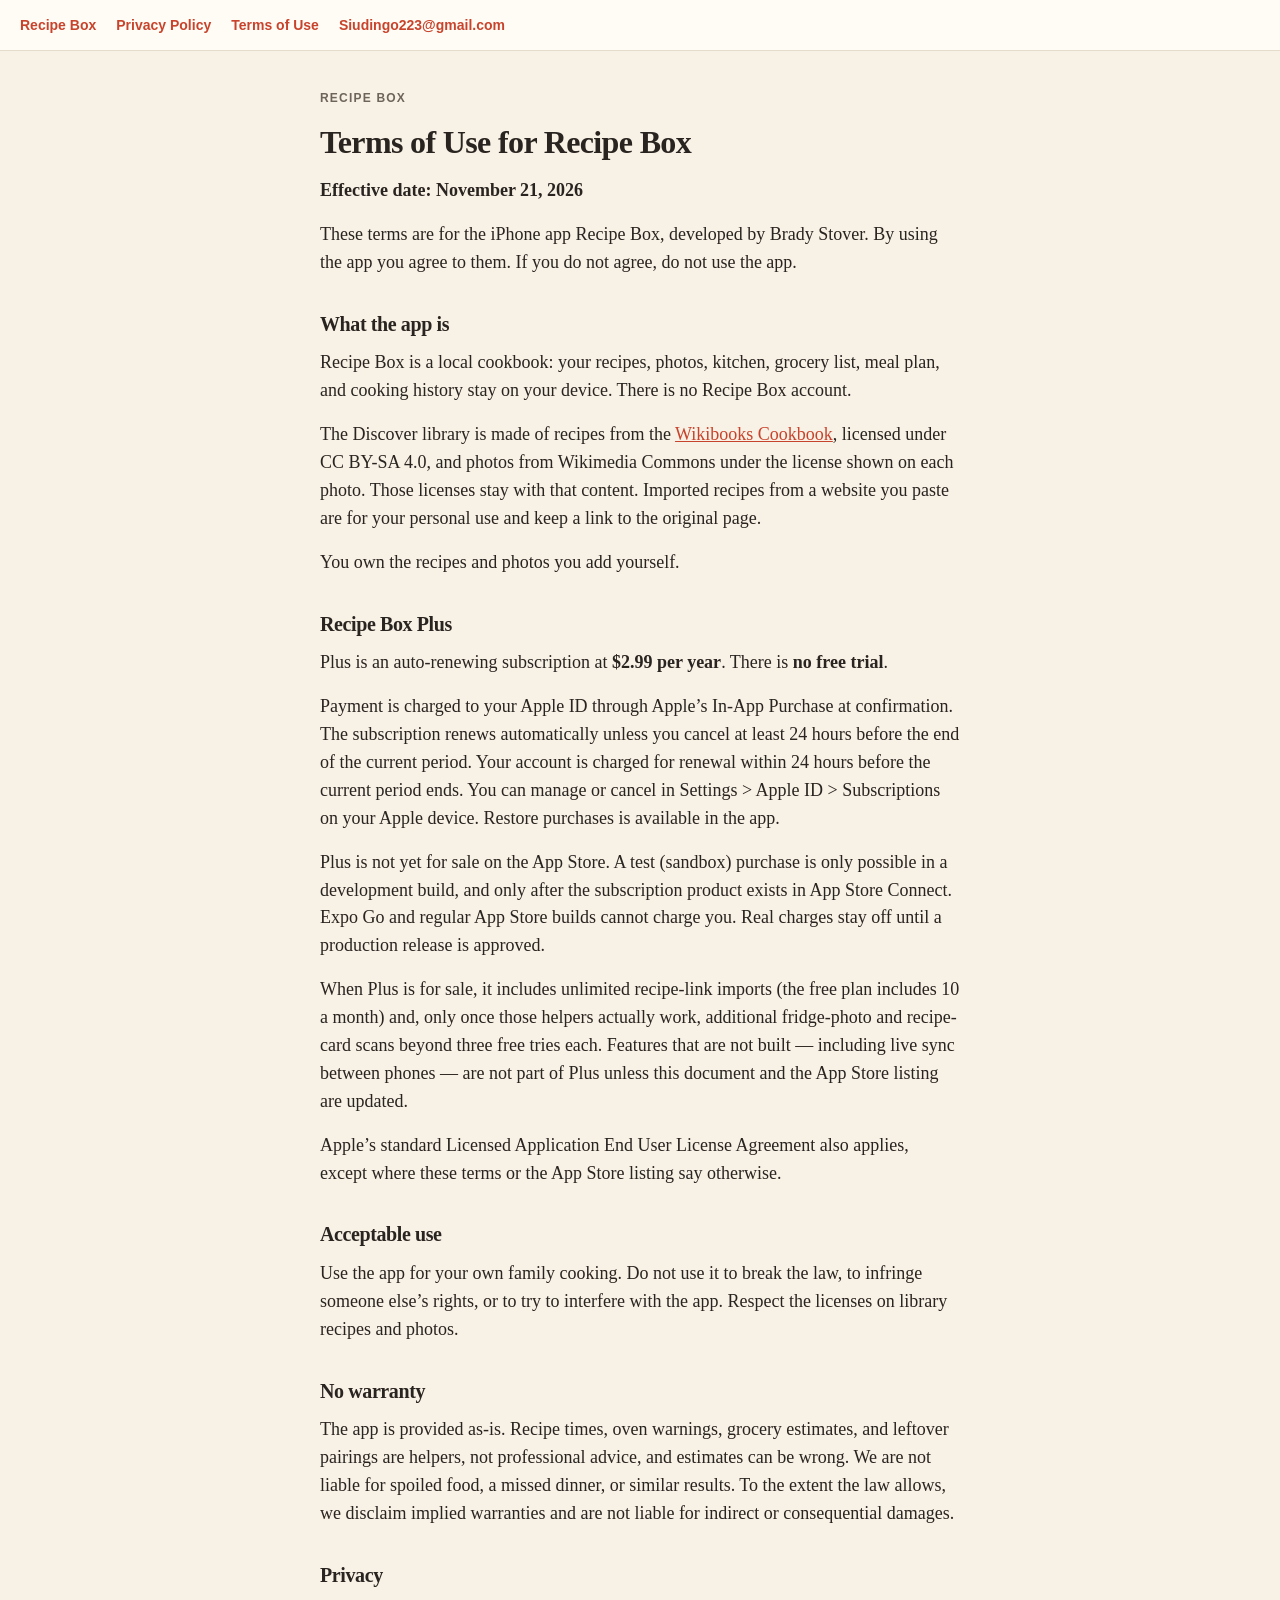
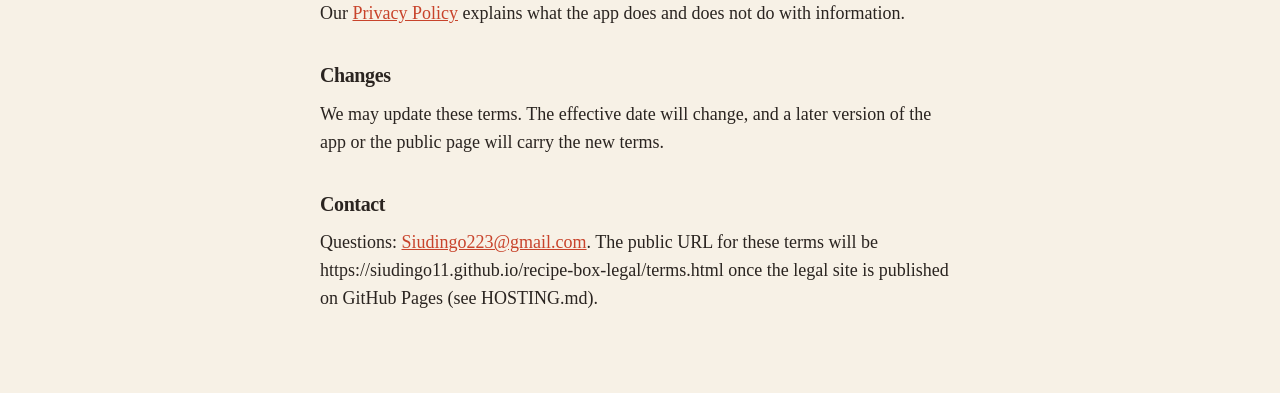
==== docs/terms.html @ 825e1db1 "Move the legal site into docs/ for GitHub Pages. Pages publishes main /docs, so the HTML, CSS, and ." ====
<!DOCTYPE html>
<html lang="en">
<head>
  <meta charset="utf-8" />
  <meta name="viewport" content="width=device-width, initial-scale=1" />
  <title>Terms of Use — Recipe Box</title>
  <link rel="stylesheet" href="styles.css" />
</head>
<body>
  <nav class="nav">
      <a href="index.html">Recipe Box</a>
      <a href="privacy-policy.html">Privacy Policy</a>
      <a href="terms.html">Terms of Use</a>
      <a href="mailto:Siudingo223@gmail.com">Siudingo223@gmail.com</a>
    </nav>
  <main>
    <p class="eyebrow">Recipe Box</p>
    <h1>Terms of Use for Recipe Box</h1><p><strong>Effective date: November 21, 2026</strong></p><p>These terms are for the iPhone app Recipe Box, developed by Brady Stover. By using the app you agree to them. If you do not agree, do not use the app.</p><h2>What the app is</h2><p>Recipe Box is a local cookbook: your recipes, photos, kitchen, grocery list, meal plan, and cooking history stay on your device. There is no Recipe Box account.</p><p>The Discover library is made of recipes from the <a href="https://en.wikibooks.org/wiki/Cookbook:Recipes">Wikibooks Cookbook</a>, licensed under CC BY-SA 4.0, and photos from Wikimedia Commons under the license shown on each photo. Those licenses stay with that content. Imported recipes from a website you paste are for your personal use and keep a link to the original page.</p><p>You own the recipes and photos you add yourself.</p><h2>Recipe Box Plus</h2><p>Plus is an auto-renewing subscription at <strong>$2.99 per year</strong>. There is <strong>no free trial</strong>.</p><p>Payment is charged to your Apple ID through Apple’s In-App Purchase at confirmation. The subscription renews automatically unless you cancel at least 24 hours before the end of the current period. Your account is charged for renewal within 24 hours before the current period ends. You can manage or cancel in Settings &gt; Apple ID &gt; Subscriptions on your Apple device. Restore purchases is available in the app.</p><p>Plus is not yet for sale on the App Store. A test (sandbox) purchase is only possible in a development build, and only after the subscription product exists in App Store Connect. Expo Go and regular App Store builds cannot charge you. Real charges stay off until a production release is approved.</p><p>When Plus is for sale, it includes unlimited recipe-link imports (the free plan includes 10 a month) and, only once those helpers actually work, additional fridge-photo and recipe-card scans beyond three free tries each. Features that are not built — including live sync between phones — are not part of Plus unless this document and the App Store listing are updated.</p><p>Apple’s standard Licensed Application End User License Agreement also applies, except where these terms or the App Store listing say otherwise.</p><h2>Acceptable use</h2><p>Use the app for your own family cooking. Do not use it to break the law, to infringe someone else’s rights, or to try to interfere with the app. Respect the licenses on library recipes and photos.</p><h2>No warranty</h2><p>The app is provided as-is. Recipe times, oven warnings, grocery estimates, and leftover pairings are helpers, not professional advice, and estimates can be wrong. We are not liable for spoiled food, a missed dinner, or similar results. To the extent the law allows, we disclaim implied warranties and are not liable for indirect or consequential damages.</p><h2>Privacy</h2><p>Our <a href="privacy-policy.html">Privacy Policy</a> explains what the app does and does not do with information.</p><h2>Changes</h2><p>We may update these terms. The effective date will change, and a later version of the app or the public page will carry the new terms.</p><h2>Contact</h2><p>Questions: <a href="mailto:Siudingo223@gmail.com">Siudingo223@gmail.com</a>. The public URL for these terms will be https://siudingo11.github.io/recipe-box-legal/terms.html once the legal site is published on GitHub Pages (see HOSTING.md).</p>
  </main>
</body>
</html>
---- docs/styles.css ----
:root { color-scheme: light; }
body {
  margin: 0;
  background: #F7F1E6;
  color: #2A2420;
  font: 18px/1.55 Georgia, "Times New Roman", serif;
}
.nav {
  display: flex;
  flex-wrap: wrap;
  gap: 0.75rem 1.25rem;
  padding: 1rem 1.25rem;
  border-bottom: 1px solid #E6DCCB;
  background: #FFFCF6;
  font: 600 14px/1.3 -apple-system, BlinkMacSystemFont, "Segoe UI", sans-serif;
}
.nav a { color: #C8432B; text-decoration: none; }
.nav a:hover { text-decoration: underline; }
main { max-width: 40rem; margin: 0 auto; padding: 2.5rem 1.25rem 4rem; }
h1, h2 { font-weight: 600; letter-spacing: -0.02em; }
h1 { font-size: 2rem; line-height: 1.2; margin: 0 0 1rem; }
h2 { font-size: 1.25rem; margin: 2rem 0 0.6rem; }
p, li { color: #2A2420; }
p { margin: 0 0 1rem; }
ul { margin: 0 0 1rem; padding-left: 1.2rem; }
li { margin: 0 0 0.35rem; }
a { color: #C8432B; }
.eyebrow {
  font: 600 12px/1.3 -apple-system, BlinkMacSystemFont, "Segoe UI", sans-serif;
  letter-spacing: 0.1em;
  text-transform: uppercase;
  color: #6E645A;
}
.hero p { color: #6E645A; }
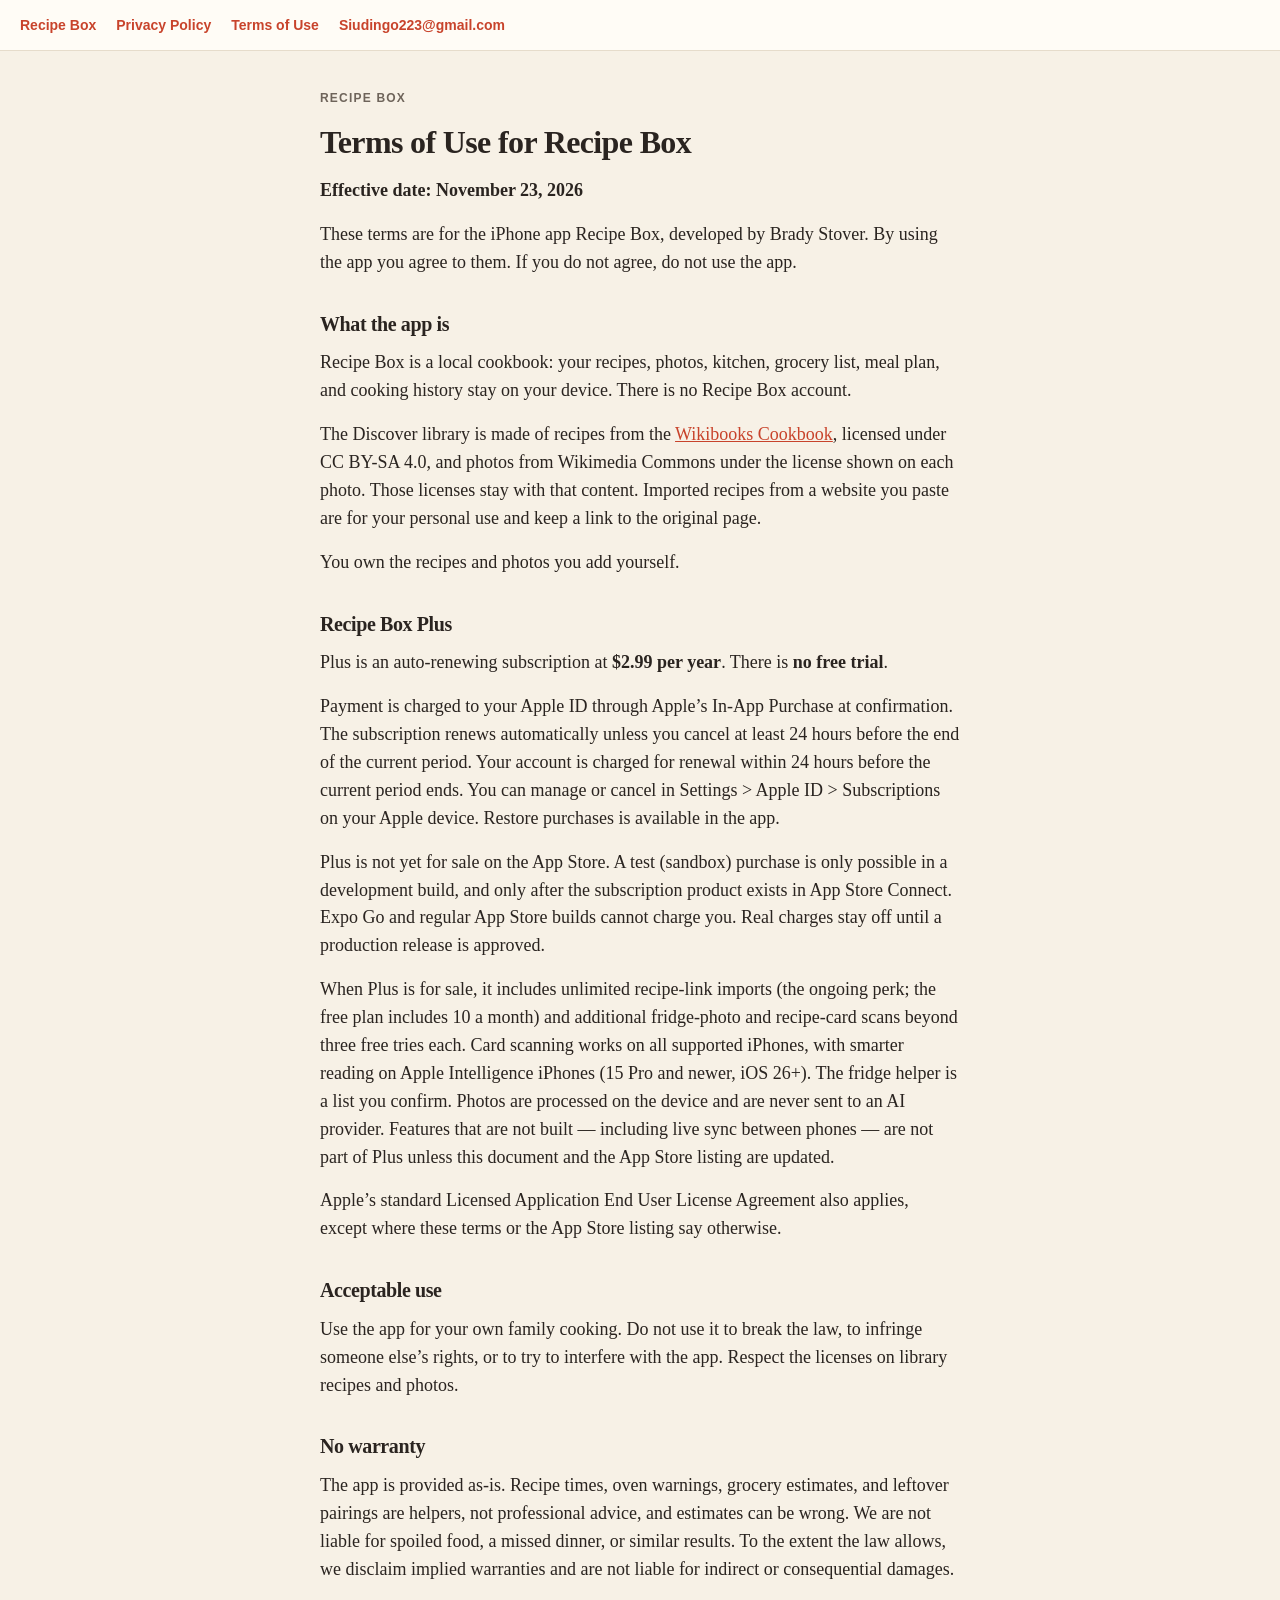
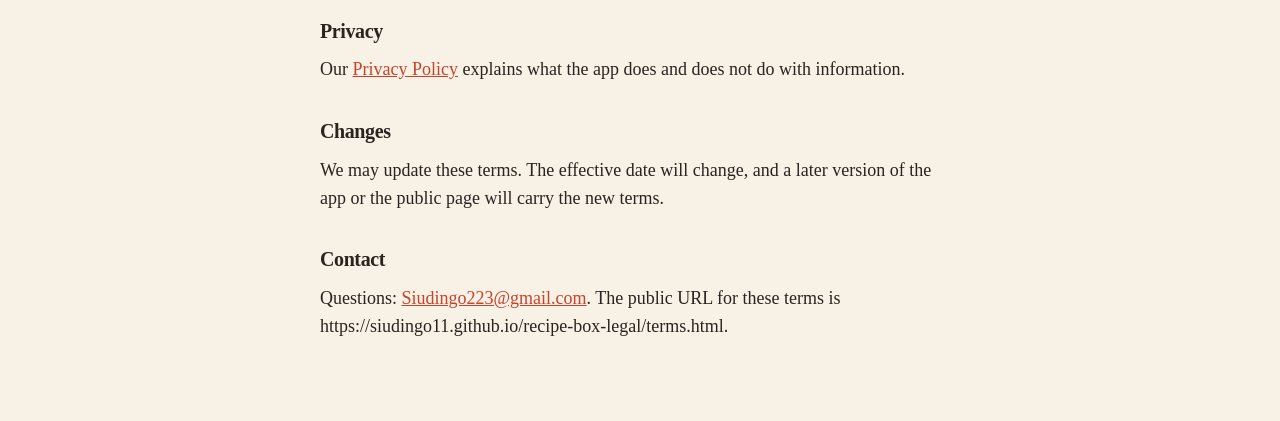
==== commit 4eac9286: "Say photos stay on the phone in the privacy policy and terms Card and fridge photos are processed on" ====
--- a/docs/terms.html
+++ b/docs/terms.html
@@ -15,7 +15,7 @@
     </nav>
   <main>
     <p class="eyebrow">Recipe Box</p>
-    <h1>Terms of Use for Recipe Box</h1><p><strong>Effective date: November 21, 2026</strong></p><p>These terms are for the iPhone app Recipe Box, developed by Brady Stover. By using the app you agree to them. If you do not agree, do not use the app.</p><h2>What the app is</h2><p>Recipe Box is a local cookbook: your recipes, photos, kitchen, grocery list, meal plan, and cooking history stay on your device. There is no Recipe Box account.</p><p>The Discover library is made of recipes from the <a href="https://en.wikibooks.org/wiki/Cookbook:Recipes">Wikibooks Cookbook</a>, licensed under CC BY-SA 4.0, and photos from Wikimedia Commons under the license shown on each photo. Those licenses stay with that content. Imported recipes from a website you paste are for your personal use and keep a link to the original page.</p><p>You own the recipes and photos you add yourself.</p><h2>Recipe Box Plus</h2><p>Plus is an auto-renewing subscription at <strong>$2.99 per year</strong>. There is <strong>no free trial</strong>.</p><p>Payment is charged to your Apple ID through Apple’s In-App Purchase at confirmation. The subscription renews automatically unless you cancel at least 24 hours before the end of the current period. Your account is charged for renewal within 24 hours before the current period ends. You can manage or cancel in Settings &gt; Apple ID &gt; Subscriptions on your Apple device. Restore purchases is available in the app.</p><p>Plus is not yet for sale on the App Store. A test (sandbox) purchase is only possible in a development build, and only after the subscription product exists in App Store Connect. Expo Go and regular App Store builds cannot charge you. Real charges stay off until a production release is approved.</p><p>When Plus is for sale, it includes unlimited recipe-link imports (the free plan includes 10 a month) and, only once those helpers actually work, additional fridge-photo and recipe-card scans beyond three free tries each. Features that are not built — including live sync between phones — are not part of Plus unless this document and the App Store listing are updated.</p><p>Apple’s standard Licensed Application End User License Agreement also applies, except where these terms or the App Store listing say otherwise.</p><h2>Acceptable use</h2><p>Use the app for your own family cooking. Do not use it to break the law, to infringe someone else’s rights, or to try to interfere with the app. Respect the licenses on library recipes and photos.</p><h2>No warranty</h2><p>The app is provided as-is. Recipe times, oven warnings, grocery estimates, and leftover pairings are helpers, not professional advice, and estimates can be wrong. We are not liable for spoiled food, a missed dinner, or similar results. To the extent the law allows, we disclaim implied warranties and are not liable for indirect or consequential damages.</p><h2>Privacy</h2><p>Our <a href="privacy-policy.html">Privacy Policy</a> explains what the app does and does not do with information.</p><h2>Changes</h2><p>We may update these terms. The effective date will change, and a later version of the app or the public page will carry the new terms.</p><h2>Contact</h2><p>Questions: <a href="mailto:Siudingo223@gmail.com">Siudingo223@gmail.com</a>. The public URL for these terms will be https://siudingo11.github.io/recipe-box-legal/terms.html once the legal site is published on GitHub Pages (see HOSTING.md).</p>
+    <h1>Terms of Use for Recipe Box</h1><p><strong>Effective date: November 23, 2026</strong></p><p>These terms are for the iPhone app Recipe Box, developed by Brady Stover. By using the app you agree to them. If you do not agree, do not use the app.</p><h2>What the app is</h2><p>Recipe Box is a local cookbook: your recipes, photos, kitchen, grocery list, meal plan, and cooking history stay on your device. There is no Recipe Box account.</p><p>The Discover library is made of recipes from the <a href="https://en.wikibooks.org/wiki/Cookbook:Recipes">Wikibooks Cookbook</a>, licensed under CC BY-SA 4.0, and photos from Wikimedia Commons under the license shown on each photo. Those licenses stay with that content. Imported recipes from a website you paste are for your personal use and keep a link to the original page.</p><p>You own the recipes and photos you add yourself.</p><h2>Recipe Box Plus</h2><p>Plus is an auto-renewing subscription at <strong>$2.99 per year</strong>. There is <strong>no free trial</strong>.</p><p>Payment is charged to your Apple ID through Apple’s In-App Purchase at confirmation. The subscription renews automatically unless you cancel at least 24 hours before the end of the current period. Your account is charged for renewal within 24 hours before the current period ends. You can manage or cancel in Settings &gt; Apple ID &gt; Subscriptions on your Apple device. Restore purchases is available in the app.</p><p>Plus is not yet for sale on the App Store. A test (sandbox) purchase is only possible in a development build, and only after the subscription product exists in App Store Connect. Expo Go and regular App Store builds cannot charge you. Real charges stay off until a production release is approved.</p><p>When Plus is for sale, it includes unlimited recipe-link imports (the ongoing perk; the free plan includes 10 a month) and additional fridge-photo and recipe-card scans beyond three free tries each. Card scanning works on all supported iPhones, with smarter reading on Apple Intelligence iPhones (15 Pro and newer, iOS 26+). The fridge helper is a list you confirm. Photos are processed on the device and are never sent to an AI provider. Features that are not built — including live sync between phones — are not part of Plus unless this document and the App Store listing are updated.</p><p>Apple’s standard Licensed Application End User License Agreement also applies, except where these terms or the App Store listing say otherwise.</p><h2>Acceptable use</h2><p>Use the app for your own family cooking. Do not use it to break the law, to infringe someone else’s rights, or to try to interfere with the app. Respect the licenses on library recipes and photos.</p><h2>No warranty</h2><p>The app is provided as-is. Recipe times, oven warnings, grocery estimates, and leftover pairings are helpers, not professional advice, and estimates can be wrong. We are not liable for spoiled food, a missed dinner, or similar results. To the extent the law allows, we disclaim implied warranties and are not liable for indirect or consequential damages.</p><h2>Privacy</h2><p>Our <a href="privacy-policy.html">Privacy Policy</a> explains what the app does and does not do with information.</p><h2>Changes</h2><p>We may update these terms. The effective date will change, and a later version of the app or the public page will carry the new terms.</p><h2>Contact</h2><p>Questions: <a href="mailto:Siudingo223@gmail.com">Siudingo223@gmail.com</a>. The public URL for these terms is https://siudingo11.github.io/recipe-box-legal/terms.html.</p>
   </main>
 </body>
 </html>
